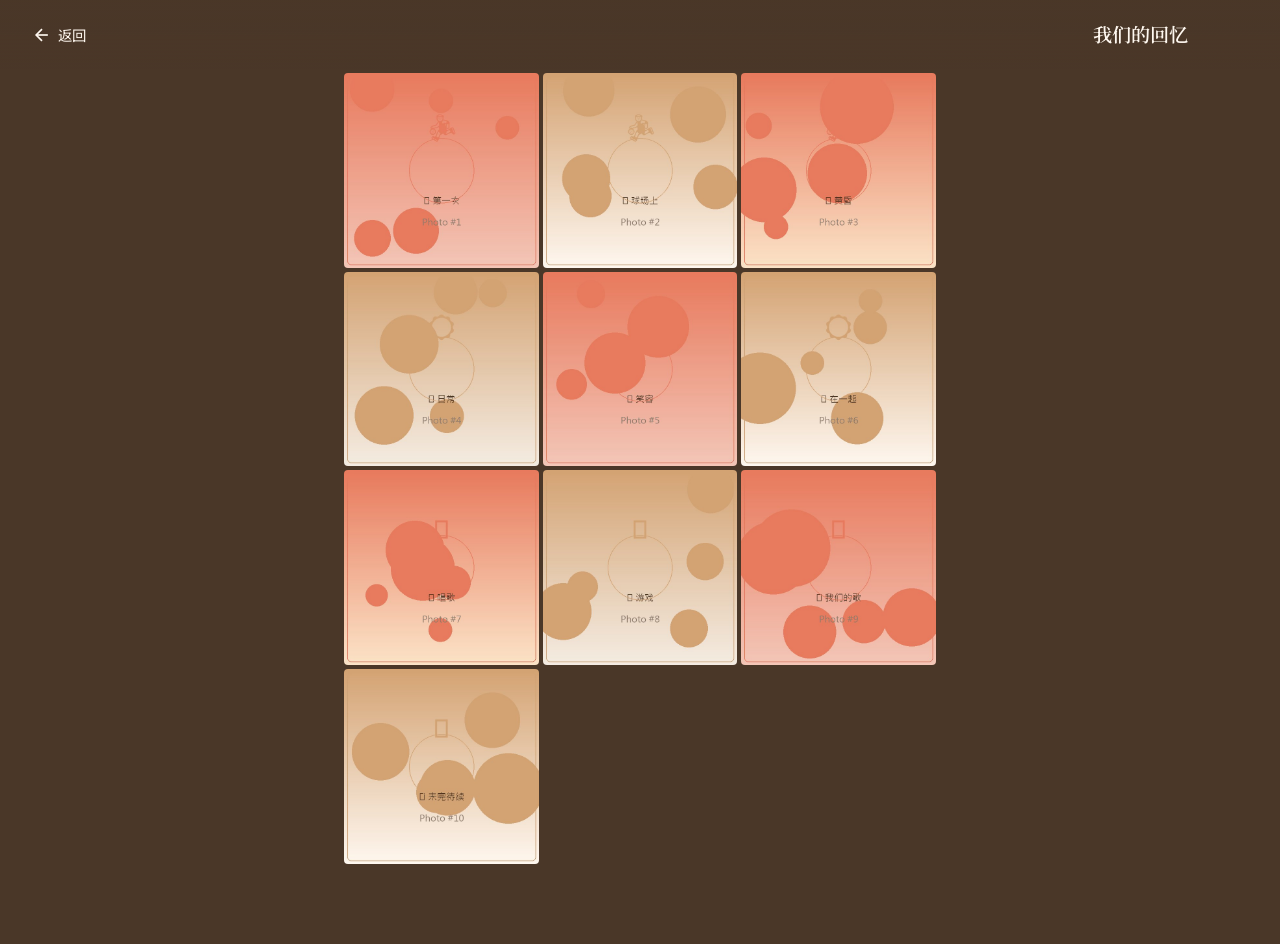
==== gallery.html @ d9f18873 "🎉 致杨珊 - 纪念网页完成 移动端优化的温馨纪念网页，以篮球场相识为起点 包含：首页故事板块 · 照片画廊 · 背景音乐" ====
﻿<!DOCTYPE html>
<html lang="zh-CN">
<head>
  <meta charset="UTF-8">
  <meta name="viewport" content="width=device-width, initial-scale=1.0, viewport-fit=cover">
  <meta name="theme-color" content="#4A3728">
  <meta name="apple-mobile-web-app-capable" content="yes">
  <title>我们的回忆 — 致杨珊</title>
  <link rel="preconnect" href="https://fonts.googleapis.com">
  <link rel="preconnect" href="https://fonts.gstatic.com" crossorigin>
  <link href="https://fonts.googleapis.com/css2?family=Noto+Sans+SC:wght@400;500&family=Noto+Serif+SC:wght@400;600&display=swap" rel="stylesheet" media="print" onload="this.media='all'">
  <link rel="stylesheet" href="assets/css/style.css">
  <link rel="icon" href="data:image/svg+xml,<svg xmlns='http://www.w3.org/2000/svg' viewBox='0 0 24 24' fill='%23E87A5D'><path d='M12 21.35l-1.45-1.32C5.4 15.36 2 12.28 2 8.5 2 5.42 4.42 3 7.5 3c1.74 0 3.41.81 4.5 2.09C13.09 3.81 14.76 3 16.5 3 19.58 3 22 5.42 22 8.5c0 3.78-3.4 6.86-8.55 11.54L12 21.35z'/></svg>">
  <script>
    function goBack() {
      var t = document.getElementById("page-transition");
      if (t) { t.classList.add("active"); setTimeout(function() { window.location.href = "index.html"; }, 400); }
      else { window.location.href = "index.html"; }
    }
  </script>
</head>
<body class="gallery-page">
  <div class="page-transition" id="page-transition"></div>

  <header class="gallery-header">
    <button class="gallery-back-btn" onclick="goBack()">
      <svg class="icon" viewBox="0 0 24 24" fill="none" stroke="currentColor" stroke-width="2">
        <line x1="19" y1="12" x2="5" y2="12"/>
        <polyline points="12 19 5 12 12 5"/>
      </svg>
      <span>返回</span>
    </button>
    <span class="gallery-header-title">我们的回忆</span>
    <span style="width:60px"></span>
  </header>

  <div class="gallery-grid" id="gallery-grid">
    <div style="grid-column:1/-1; text-align:center; padding:60px 20px; color:rgba(255,255,255,0.5);">
      <p style="margin-bottom:8px; font-size:1.2rem;">&#x1F4F7; 加载中...</p>
      <p style="font-size:0.85rem;">照片正在载入，请稍候</p>
    </div>
  </div>

  <!-- Fullscreen Viewer -->
  <div class="viewer" id="viewer">
    <button class="viewer-close" onclick="closeViewer()" aria-label="关闭">
      <svg class="icon" viewBox="0 0 24 24" fill="none" stroke="currentColor" stroke-width="2">
        <line x1="18" y1="6" x2="6" y2="18"/><line x1="6" y1="6" x2="18" y2="18"/>
      </svg>
    </button>
    <div class="viewer-image-wrap" id="viewer-image-wrap">
      <img id="viewer-image" src="" alt="">
    </div>
    <div class="viewer-caption">
      <div class="viewer-dots" id="viewer-dots"></div>
      <h3 id="viewer-title"></h3>
      <p id="viewer-desc"></p>
    </div>
  </div>

  <script src="assets/js/gallery.js"></script>
</body>
</html>
---- assets/css/style.css ----
﻿:root {
  --orange-warm: #E87A5D;
  --orange-light: #f0967e;
  --pink-light: #F4C7B8;
  --pink-mist: #fae3db;
  --cream: #FFF8F0;
  --cream-dark: #f5ede3;
  --brown-dark: #4A3728;
  --brown-mid: #5c4836;
  --brown-light: #8B7A6E;
  --gold: #D4A373;
  --gold-light: #e8c9a8;
  --overlay: rgba(74, 55, 40, 0.6);
  --overlay-light: rgba(74, 55, 40, 0.15);
  --card-bg: rgba(255, 248, 240, 0.85);
  --shadow-soft: 0 4px 24px rgba(74, 55, 40, 0.08);
  --shadow-medium: 0 8px 40px rgba(74, 55, 40, 0.12);
  --gradient-warm: linear-gradient(180deg, #FFF8F0 0%, #fae3db 50%, #FFF8F0 100%);
  --gradient-hero: linear-gradient(135deg, #E87A5D 0%, #D4A373 50%, #F4C7B8 100%);
  --safe-top: env(safe-area-inset-top, 0px);
  --safe-bottom: env(safe-area-inset-bottom, 0px);
  --font-title: "Noto Serif SC", Georgia, "Times New Roman", serif;
  --font-body: "Noto Sans SC", -apple-system, BlinkMacSystemFont, "Segoe UI", system-ui, sans-serif;
}
*, *::before, *::after { margin: 0; padding: 0; box-sizing: border-box; }
html { scroll-behavior: smooth; -webkit-tap-highlight-color: transparent; }
body {
  font-family: var(--font-body); background: var(--cream); color: var(--brown-dark);
  line-height: 1.8; overflow-x: hidden; -webkit-font-smoothing: antialiased;
  -moz-osx-font-smoothing: grayscale; padding-top: var(--safe-top); padding-bottom: var(--safe-bottom);
}
img { max-width: 100%; height: auto; display: block; }
a { text-decoration: none; color: inherit; }
button { border: none; background: none; cursor: pointer; font-family: inherit; -webkit-tap-highlight-color: transparent; }

.scroll-progress {
  position: fixed; top: 0; left: 0; width: 0; height: 3px;
  background: var(--gradient-hero); z-index: 9999; transition: width 0.1s linear;
}

.section {
  min-height: 100vh; min-height: 100dvh; display: flex; flex-direction: column;
  align-items: center; justify-content: center; padding: 64px 24px; position: relative; overflow: hidden;
}
.section-inner { max-width: 480px; width: 100%; margin: 0 auto; }
.section-title {
  font-family: var(--font-title); font-size: 1.8rem; font-weight: 600; line-height: 1.3;
  color: var(--brown-dark); margin-bottom: 24px; text-align: center;
}
.section-subtitle {
  font-size: 1rem; color: var(--brown-light); text-align: center; margin-bottom: 32px; line-height: 1.6;
}
.reveal { opacity: 0; transform: translateY(40px); transition: opacity 0.8s ease-out, transform 0.8s ease-out; }
.reveal.visible { opacity: 1; transform: translateY(0); }
.reveal-delay-1 { transition-delay: 0.1s; }
.reveal-delay-2 { transition-delay: 0.2s; }
.reveal-delay-3 { transition-delay: 0.3s; }
.reveal-delay-4 { transition-delay: 0.4s; }
.reveal-delay-5 { transition-delay: 0.5s; }

.hero {
  min-height: 100vh; min-height: 100dvh; display: flex; flex-direction: column;
  align-items: center; justify-content: center; position: relative;
  background: var(--cream); overflow: hidden; padding: 24px;
}
.hero-bg-canvas { position: absolute; top: 0; left: 0; width: 100%; height: 100%; z-index: 0; }
.hero-basketball-bg { position: absolute; top: 0; left: 0; width: 100%; height: 100%; z-index: 0; overflow: hidden; }
.hero-basketball-bg svg { width: 100%; height: 100%; object-fit: cover; }
.hero-overlay {
  position: absolute; top: 0; left: 0; width: 100%; height: 100%;
  background: linear-gradient(180deg, rgba(255,248,240,0.3) 0%, rgba(255,248,240,0.6) 50%, rgba(255,248,240,0.9) 100%);
  z-index: 1;
}
.hero-content { position: relative; z-index: 2; text-align: center; max-width: 480px; width: 100%; }
.hero-title {
  font-family: var(--font-title); font-size: 2.4rem; font-weight: 700; line-height: 1.2;
  color: var(--brown-dark); margin-bottom: 8px;
  opacity: 0; animation: heroFadeIn 1s ease-out 0.5s forwards;
}
.hero-title-en {
  font-family: var(--font-title); font-size: 1rem; font-weight: 400; color: var(--brown-light);
  font-style: italic; letter-spacing: 2px; margin-bottom: 32px;
  opacity: 0; animation: heroFadeIn 1s ease-out 0.8s forwards;
}
.hero-subtitle {
  font-size: 1.1rem; color: var(--brown-mid); line-height: 1.8; margin-bottom: 48px;
  opacity: 0; animation: heroFadeIn 1s ease-out 1.1s forwards;
}
.hero-btn {
  display: inline-flex; align-items: center; gap: 8px; padding: 14px 36px;
  background: var(--orange-warm); color: #fff; border-radius: 24px; font-size: 1rem; font-weight: 500;
  transition: all 0.3s ease; box-shadow: 0 4px 16px rgba(232,122,93,0.3);
  opacity: 0; animation: heroFadeIn 1s ease-out 1.4s forwards;
}
.hero-btn:active { transform: scale(0.95); box-shadow: 0 2px 8px rgba(232,122,93,0.2); }
.hero-btn .icon { width: 18px; height: 18px; animation: bounceArrow 2s ease-in-out infinite; }

.scroll-indicator {
  position: absolute; bottom: 40px; left: 50%; transform: translateX(-50%);
  z-index: 2; display: flex; flex-direction: column; align-items: center; gap: 8px;
  opacity: 0; animation: heroFadeIn 1s ease-out 1.8s forwards;
}
.scroll-indicator .icon { width: 24px; height: 24px; color: var(--brown-light); animation: bounceArrow 2s ease-in-out infinite; }
.scroll-indicator span { font-size: 0.75rem; color: var(--brown-light); letter-spacing: 2px; }

@keyframes heroFadeIn { to { opacity: 1; } }
@keyframes bounceArrow { 0%,100% { transform: translateY(0); } 50% { transform: translateY(6px); } }
.content-section { background: var(--gradient-warm); padding: 80px 24px; position: relative; }
.content-section:nth-child(odd) { background: var(--cream); }
.content-card {
  background: var(--card-bg); backdrop-filter: blur(12px); -webkit-backdrop-filter: blur(12px);
  border-radius: 16px; padding: 32px 24px; box-shadow: var(--shadow-soft);
  border: 1px solid var(--pink-light); max-width: 480px; margin: 0 auto;
}
.content-card .label-icon { width: 32px; height: 32px; color: var(--orange-warm); margin-bottom: 12px; }
.content-card h2 { font-family: var(--font-title); font-size: 1.5rem; font-weight: 600; color: var(--brown-dark); margin-bottom: 16px; }
.content-card p { font-size: 1rem; color: var(--brown-mid); line-height: 1.8; margin-bottom: 12px; }
.content-card p:last-child { margin-bottom: 0; }

.section-divider { display: flex; align-items: center; gap: 12px; width: 100%; max-width: 200px; margin: 0 auto 24px; }
.section-divider::before, .section-divider::after { content: ""; flex: 1; height: 1px; background: var(--pink-light); }
.section-divider .icon { width: 20px; height: 20px; color: var(--orange-warm); flex-shrink: 0; }

.decorative-quote {
  font-family: var(--font-title); font-size: 1.1rem; color: var(--brown-light);
  font-style: italic; text-align: center; padding: 16px 0; position: relative;
}
.decorative-quote::before {
  content: "\201C"; font-size: 3rem; color: var(--pink-light);
  position: absolute; top: -12px; left: 50%; transform: translateX(-50%); font-family: var(--font-title);
}

.cards-grid { display: flex; flex-direction: column; gap: 20px; max-width: 480px; margin: 0 auto; }
.memory-card {
  background: var(--card-bg); backdrop-filter: blur(8px); -webkit-backdrop-filter: blur(8px);
  border-radius: 16px; padding: 28px 24px; box-shadow: var(--shadow-soft);
  border: 1px solid rgba(244,199,184,0.4); display: flex; align-items: flex-start; gap: 16px;
  transition: transform 0.3s ease, box-shadow 0.3s ease;
}
.memory-card:active { transform: scale(0.98); }
.memory-icon {
  width: 48px; height: 48px; background: var(--pink-mist); border-radius: 12px;
  display: flex; align-items: center; justify-content: center; flex-shrink: 0;
}
.memory-icon .icon { width: 24px; height: 24px; color: var(--orange-warm); }
.memory-text h3 { font-size: 1.1rem; font-weight: 600; color: var(--brown-dark); margin-bottom: 4px; }
.memory-text p { font-size: 0.9rem; color: var(--brown-light); line-height: 1.6; }
.heart-section {
  background: linear-gradient(180deg, rgba(244,199,184,0.3) 0%, #FFF8F0 100%);
  min-height: 100vh; min-height: 100dvh; display: flex; flex-direction: column;
  align-items: center; justify-content: center; padding: 80px 24px; position: relative;
}
.heart-section .content-card { background: rgba(255,248,240,0.7); border-color: var(--gold-light); text-align: center; }
.heart-section .content-card p {
  font-family: var(--font-title); font-size: 1.05rem; line-height: 2;
  opacity: 0; transform: translateY(20px);
  transition: opacity 0.8s ease-out, transform 0.8s ease-out;
}
.heart-section .content-card p.reveal-line { opacity: 1; transform: translateY(0); }

.gallery-entry { display: flex; flex-direction: column; align-items: center; gap: 16px; padding: 48px 24px; text-align: center; cursor: pointer; }
.gallery-entry-thumb {
  width: 200px; height: 200px; border-radius: 50%; overflow: hidden;
  box-shadow: var(--shadow-medium); border: 3px solid var(--pink-light);
  transition: transform 0.4s ease, box-shadow 0.4s ease; position: relative;
}
.gallery-entry-thumb:active { transform: scale(0.95); }
.gallery-entry-thumb::after {
  content: ""; position: absolute; inset: 0; background: var(--overlay-light); border-radius: 50%;
}
.gallery-entry-thumb img { width: 100%; height: 100%; object-fit: cover; }
.gallery-entry-text { font-family: var(--font-title); font-size: 1.3rem; color: var(--brown-dark); font-weight: 600; }
.gallery-entry-sub { font-size: 0.9rem; color: var(--brown-light); }

.gallery-btn {
  display: inline-flex; align-items: center; gap: 8px; padding: 14px 32px;
  background: var(--orange-warm); color: #fff; border-radius: 24px; font-size: 1rem; font-weight: 500;
  transition: all 0.3s ease; box-shadow: 0 4px 16px rgba(232,122,93,0.3);
}
.gallery-btn:active { transform: scale(0.95); box-shadow: 0 2px 8px rgba(232,122,93,0.2); }
.gallery-btn .icon { width: 20px; height: 20px; }
.site-footer {
  background: var(--brown-dark); color: var(--cream); text-align: center;
  padding: 48px 24px 80px; position: relative;
}
.site-footer .section-title { color: var(--cream); font-size: 1.5rem; margin-bottom: 16px; }
.site-footer p { font-size: 0.95rem; color: var(--gold-light); line-height: 1.8; margin-bottom: 24px; }
.footer-hearts { font-size: 1.5rem; color: var(--pink-light); margin-bottom: 16px; letter-spacing: 8px; }
.footer-date { font-size: 0.8rem; color: var(--brown-light); opacity: 0.7; }

.back-top-btn {
  position: absolute; top: -20px; left: 50%; transform: translateX(-50%);
  width: 40px; height: 40px; background: var(--orange-warm); border-radius: 50%;
  display: flex; align-items: center; justify-content: center;
  box-shadow: 0 4px 16px rgba(232,122,93,0.3); transition: transform 0.3s ease;
}
.back-top-btn:active { transform: translateX(-50%) scale(0.9); }
.back-top-btn .icon { width: 20px; height: 20px; color: #fff; transform: rotate(180deg); }

.music-player { position: fixed; bottom: 24px; right: 24px; z-index: 1000; display: flex; align-items: center; gap: 12px; padding-bottom: var(--safe-bottom); }
.music-btn {
  width: 48px; height: 48px; border-radius: 50%; background: var(--orange-warm);
  display: flex; align-items: center; justify-content: center;
  box-shadow: 0 4px 16px rgba(232,122,93,0.35); transition: transform 0.3s ease, box-shadow 0.3s ease; position: relative;
}
.music-btn:active { transform: scale(0.9); }
.music-btn .icon { width: 22px; height: 22px; color: #fff; }
.music-btn.playing { animation: pulseGlow 2s ease-in-out infinite; }
@keyframes pulseGlow { 0%,100% { box-shadow: 0 4px 16px rgba(232,122,93,0.35); } 50% { box-shadow: 0 4px 24px rgba(232,122,93,0.6); } }
.music-label { background: rgba(255,248,240,0.9); backdrop-filter: blur(8px); padding: 6px 14px; border-radius: 12px; font-size: 0.75rem; color: var(--brown-mid); white-space: nowrap; box-shadow: var(--shadow-soft); border: 1px solid var(--pink-light); display: none; }
.music-label.show { display: block; }
.page-transition { position: fixed; inset: 0; z-index: 9998; background: var(--cream); pointer-events: none; opacity: 0; transition: opacity 0.5s ease; }
.page-transition.active { opacity: 1; }

.gallery-page { min-height: 100vh; min-height: 100dvh; background: var(--brown-dark); color: var(--cream); }
.gallery-header { padding: 16px 20px; padding-top: calc(16px + var(--safe-top)); display: flex; align-items: center; gap: 12px; position: sticky; top: 0; z-index: 10; background: linear-gradient(180deg, rgba(74,55,40,0.95) 0%, transparent 100%); }
.gallery-back-btn { display: flex; align-items: center; gap: 6px; color: var(--cream); font-size: 0.9rem; padding: 8px 12px; border-radius: 8px; transition: background 0.3s ease; }
.gallery-back-btn .icon { width: 20px; height: 20px; }
.gallery-back-btn:active { background: rgba(255,255,255,0.1); }
.gallery-header-title { font-family: var(--font-title); font-size: 1.2rem; font-weight: 600; margin-left: auto; }

.gallery-grid { display: grid; grid-template-columns: 1fr 1fr; gap: 4px; padding: 4px; padding-bottom: calc(80px + var(--safe-bottom)); }
.gallery-grid-item { aspect-ratio: 1; overflow: hidden; cursor: pointer; position: relative; border-radius: 4px; }
.gallery-grid-item img { width: 100%; height: 100%; object-fit: cover; transition: transform 0.4s ease; }
.gallery-grid-item:active img { transform: scale(1.05); }
.gallery-grid-item .item-overlay { position: absolute; bottom: 0; left: 0; right: 0; padding: 8px; background: linear-gradient(transparent, rgba(0,0,0,0.6)); opacity: 0; transition: opacity 0.3s ease; }
.gallery-grid-item .item-overlay span { font-size: 0.75rem; color: #fff; }

.viewer { position: fixed; inset: 0; z-index: 9999; background: rgba(0,0,0,0.95); display: flex; flex-direction: column; align-items: center; justify-content: center; opacity: 0; pointer-events: none; transition: opacity 0.4s ease; }
.viewer.active { opacity: 1; pointer-events: all; }
.viewer-close { position: absolute; top: calc(16px + var(--safe-top)); right: 20px; width: 40px; height: 40px; display: flex; align-items: center; justify-content: center; color: #fff; z-index: 10; }
.viewer-close .icon { width: 24px; height: 24px; }
.viewer-image-wrap { width: 100%; flex: 1; display: flex; align-items: center; justify-content: center; overflow: hidden; touch-action: none; position: relative; }
.viewer-image-wrap img { max-width: 100%; max-height: 100%; object-fit: contain; transition: transform 0.3s ease; user-select: none; -webkit-user-drag: none; }
.viewer-caption { padding: 16px 24px; padding-bottom: calc(16px + var(--safe-bottom)); text-align: center; max-width: 480px; width: 100%; }
.viewer-caption h3 { font-size: 1.1rem; color: #fff; margin-bottom: 4px; font-weight: 500; }
.viewer-caption p { font-size: 0.85rem; color: rgba(255,255,255,0.7); line-height: 1.6; }
.viewer-dots { display: flex; justify-content: center; gap: 8px; margin-bottom: 8px; }
.viewer-dot { width: 6px; height: 6px; border-radius: 50%; background: rgba(255,255,255,0.3); transition: all 0.3s ease; }
.viewer-dot.active { background: var(--orange-warm); width: 18px; border-radius: 3px; }

#particle-canvas { position: absolute; top: 0; left: 0; width: 100%; height: 100%; pointer-events: none; z-index: 1; }

@keyframes fadeInUp { from { opacity: 0; transform: translateY(30px); } to { opacity: 1; transform: translateY(0); } }
.fade-in-up { animation: fadeInUp 1s ease-out forwards; }

@media (max-width: 360px) { .hero-title { font-size: 1.8rem; } .section-title { font-size: 1.5rem; } .content-card { padding: 24px 16px; } .memory-card { padding: 20px 16px; } }
@media (min-width: 768px) { .section-inner, .content-card, .cards-grid { max-width: 600px; } .gallery-grid { grid-template-columns: repeat(3, 1fr); max-width: 600px; margin: 0 auto; } }
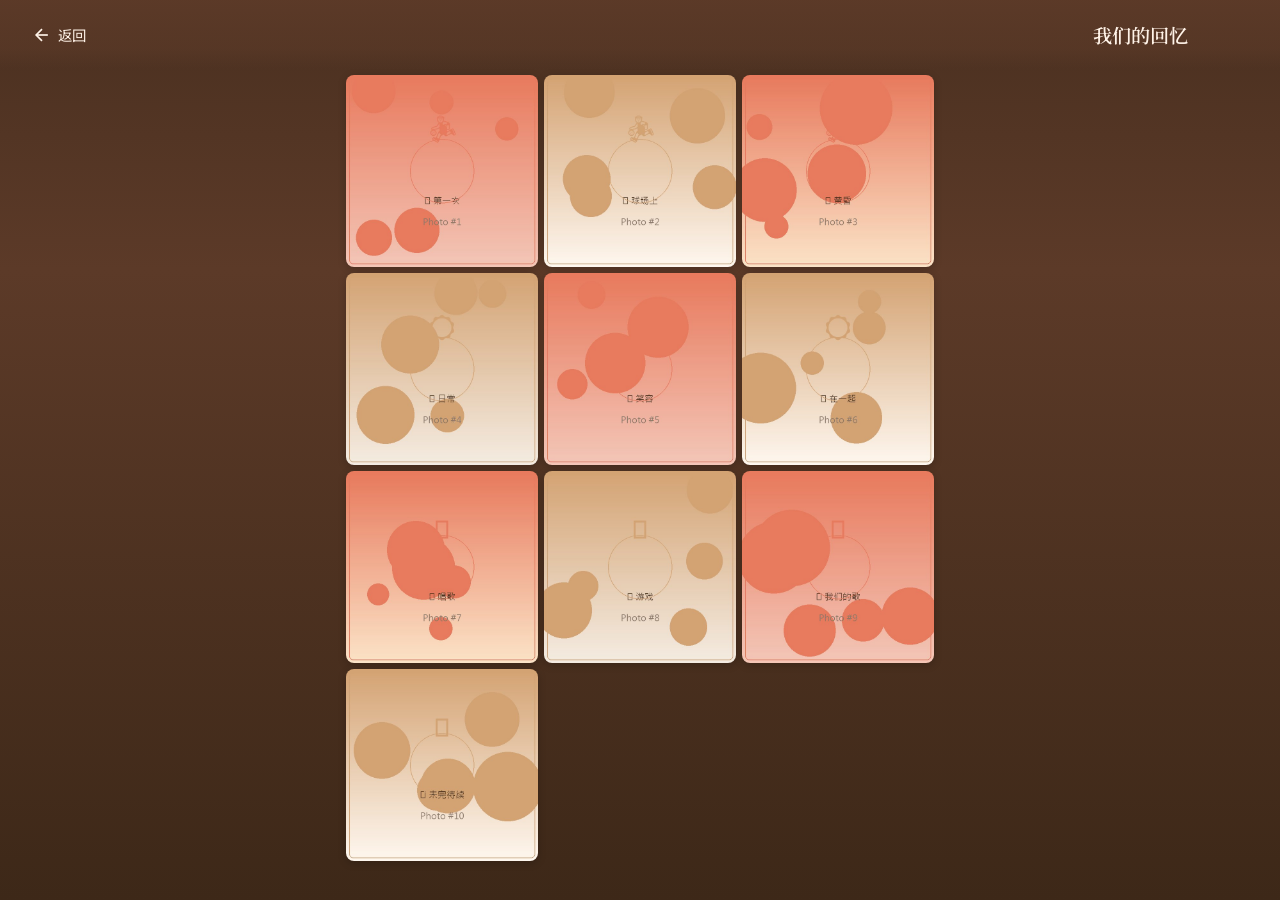
==== commit d18619d5: "🎨 重构页面：12章故事 + 新增视觉元素动画 - 重写 index.html，12章完整故事+新增元素HTML - 新增 enhanced.css：所有视觉元素动画样式 - 新增 enhanced." ====
--- a/gallery.html
+++ b/gallery.html
@@ -3,7 +3,7 @@
 <head>
   <meta charset="UTF-8">
   <meta name="viewport" content="width=device-width, initial-scale=1.0, viewport-fit=cover">
-  <meta name="theme-color" content="#4A3728">
+  <meta name="theme-color" content="#5C3A28">
   <meta name="apple-mobile-web-app-capable" content="yes">
   <title>我们的回忆 — 致杨珊</title>
   <link rel="preconnect" href="https://fonts.googleapis.com">
--- a/assets/css/style.css
+++ b/assets/css/style.css
@@ -1,22 +1,27 @@
 ﻿:root {
-  --orange-warm: #E87A5D;
-  --orange-light: #f0967e;
-  --pink-light: #F4C7B8;
-  --pink-mist: #fae3db;
-  --cream: #FFF8F0;
-  --cream-dark: #f5ede3;
-  --brown-dark: #4A3728;
-  --brown-mid: #5c4836;
-  --brown-light: #8B7A6E;
-  --gold: #D4A373;
-  --gold-light: #e8c9a8;
-  --overlay: rgba(74, 55, 40, 0.6);
-  --overlay-light: rgba(74, 55, 40, 0.15);
-  --card-bg: rgba(255, 248, 240, 0.85);
-  --shadow-soft: 0 4px 24px rgba(74, 55, 40, 0.08);
-  --shadow-medium: 0 8px 40px rgba(74, 55, 40, 0.12);
-  --gradient-warm: linear-gradient(180deg, #FFF8F0 0%, #fae3db 50%, #FFF8F0 100%);
-  --gradient-hero: linear-gradient(135deg, #E87A5D 0%, #D4A373 50%, #F4C7B8 100%);
+  --orange-warm: #E85A42;
+  --orange-light: #F07858;
+  --pink-light: #F5B5A0;
+  --pink-mist: #FDD9CC;
+  --cream: #FFF3E8;
+  --cream-dark: #F5E4D4;
+  --brown-dark: #5C3A28;
+  --brown-mid: #6B4A38;
+  --brown-light: #9A7560;
+  --gold: #E8A055;
+  --gold-light: #F0C88A;
+  --rose: #FF7B6B;
+  --amber: #FFB84D;
+  --coral-deep: #D44E35;
+  --overlay: rgba(92, 58, 40, 0.65);
+  --overlay-light: rgba(92, 58, 40, 0.12);
+  --card-bg: rgba(255, 243, 232, 0.92);
+  --shadow-soft: 0 4px 20px rgba(92, 58, 40, 0.1);
+  --shadow-medium: 0 8px 32px rgba(232, 90, 66, 0.15);
+  --shadow-glow: 0 4px 24px rgba(232, 90, 66, 0.25);
+  --gradient-warm: linear-gradient(165deg, #FFF3E8 0%, #FDD9CC 35%, #F5C4B0 65%, #FFF3E8 100%);
+  --gradient-hero: linear-gradient(135deg, #E85A42 0%, #E8A055 45%, #F5B5A0 100%);
+  --gradient-section-alt: linear-gradient(180deg, #FFF3E8 0%, #FCE8DC 50%, #FDD9CC 100%);
   --safe-top: env(safe-area-inset-top, 0px);
   --safe-bottom: env(safe-area-inset-bottom, 0px);
   --font-title: "Noto Serif SC", Georgia, "Times New Roman", serif;
@@ -25,8 +30,14 @@
 *, *::before, *::after { margin: 0; padding: 0; box-sizing: border-box; }
 html { scroll-behavior: smooth; -webkit-tap-highlight-color: transparent; }
 body {
-  font-family: var(--font-body); background: var(--cream); color: var(--brown-dark);
-  line-height: 1.8; overflow-x: hidden; -webkit-font-smoothing: antialiased;
+  font-family: var(--font-body);
+  background: var(--cream);
+  background-image:
+    radial-gradient(ellipse 80% 50% at 20% 0%, rgba(255, 184, 77, 0.18) 0%, transparent 60%),
+    radial-gradient(ellipse 60% 40% at 85% 10%, rgba(245, 181, 160, 0.22) 0%, transparent 55%),
+    radial-gradient(ellipse 70% 50% at 50% 100%, rgba(232, 160, 85, 0.12) 0%, transparent 50%);
+  color: var(--brown-dark);
+  line-height: 1.75; overflow-x: hidden; -webkit-font-smoothing: antialiased;
   -moz-osx-font-smoothing: grayscale; padding-top: var(--safe-top); padding-bottom: var(--safe-bottom);
 }
 img { max-width: 100%; height: auto; display: block; }
@@ -39,16 +50,16 @@
 }
 
 .section {
-  min-height: 100vh; min-height: 100dvh; display: flex; flex-direction: column;
-  align-items: center; justify-content: center; padding: 64px 24px; position: relative; overflow: hidden;
-}
-.section-inner { max-width: 480px; width: 100%; margin: 0 auto; }
+  display: flex; flex-direction: column;
+  align-items: center; justify-content: center; padding: 48px 20px; position: relative; overflow: hidden;
+}
+.section-inner { max-width: 520px; width: 100%; margin: 0 auto; position: relative; z-index: 2; }
 .section-title {
-  font-family: var(--font-title); font-size: 1.8rem; font-weight: 600; line-height: 1.3;
-  color: var(--brown-dark); margin-bottom: 24px; text-align: center;
+  font-family: var(--font-title); font-size: 1.85rem; font-weight: 600; line-height: 1.3;
+  color: var(--brown-dark); margin-bottom: 10px; text-align: center;
 }
 .section-subtitle {
-  font-size: 1rem; color: var(--brown-light); text-align: center; margin-bottom: 32px; line-height: 1.6;
+  font-size: 0.95rem; color: var(--brown-light); text-align: center; margin-bottom: 14px; line-height: 1.55;
 }
 .reveal { opacity: 0; transform: translateY(40px); transition: opacity 0.8s ease-out, transform 0.8s ease-out; }
 .reveal.visible { opacity: 1; transform: translateY(0); }
@@ -61,38 +72,90 @@
 .hero {
   min-height: 100vh; min-height: 100dvh; display: flex; flex-direction: column;
   align-items: center; justify-content: center; position: relative;
-  background: var(--cream); overflow: hidden; padding: 24px;
+  background: var(--cream); overflow: hidden;
+  padding: calc(56px + var(--safe-top)) 24px 24px;
 }
 .hero-bg-canvas { position: absolute; top: 0; left: 0; width: 100%; height: 100%; z-index: 0; }
 .hero-basketball-bg { position: absolute; top: 0; left: 0; width: 100%; height: 100%; z-index: 0; overflow: hidden; }
 .hero-basketball-bg svg { width: 100%; height: 100%; object-fit: cover; }
 .hero-overlay {
   position: absolute; top: 0; left: 0; width: 100%; height: 100%;
-  background: linear-gradient(180deg, rgba(255,248,240,0.3) 0%, rgba(255,248,240,0.6) 50%, rgba(255,248,240,0.9) 100%);
+  background:
+    radial-gradient(ellipse 70% 50% at 50% 30%, rgba(255, 184, 77, 0.25) 0%, transparent 70%),
+    linear-gradient(180deg, rgba(255,243,232,0.15) 0%, rgba(255,243,232,0.45) 45%, rgba(255,243,232,0.88) 100%);
   z-index: 1;
 }
-.hero-content { position: relative; z-index: 2; text-align: center; max-width: 480px; width: 100%; }
+.hero-content { position: relative; z-index: 2; text-align: center; max-width: 520px; width: 100%; }
 .hero-title {
-  font-family: var(--font-title); font-size: 2.4rem; font-weight: 700; line-height: 1.2;
-  color: var(--brown-dark); margin-bottom: 8px;
+  font-family: var(--font-title); font-size: 2.5rem; font-weight: 700; line-height: 1.15;
+  background: linear-gradient(135deg, var(--brown-dark) 20%, var(--coral-deep) 60%, var(--gold) 100%);
+  -webkit-background-clip: text; -webkit-text-fill-color: transparent; background-clip: text;
+  margin-bottom: 6px;
   opacity: 0; animation: heroFadeIn 1s ease-out 0.5s forwards;
+  filter: drop-shadow(0 2px 8px rgba(232, 90, 66, 0.15));
 }
 .hero-title-en {
-  font-family: var(--font-title); font-size: 1rem; font-weight: 400; color: var(--brown-light);
-  font-style: italic; letter-spacing: 2px; margin-bottom: 32px;
+  font-family: var(--font-title); font-size: 0.95rem; font-weight: 400; color: var(--brown-light);
+  font-style: italic; letter-spacing: 2px; margin-bottom: 18px;
   opacity: 0; animation: heroFadeIn 1s ease-out 0.8s forwards;
 }
 .hero-subtitle {
-  font-size: 1.1rem; color: var(--brown-mid); line-height: 1.8; margin-bottom: 48px;
+  font-size: 1.05rem; color: var(--brown-mid); line-height: 1.7; margin-bottom: 22px;
   opacity: 0; animation: heroFadeIn 1s ease-out 1.1s forwards;
+}
+.hero-chips {
+  display: flex; flex-wrap: wrap; justify-content: center; gap: 8px;
+  margin-bottom: 24px;
+  opacity: 0; animation: heroFadeIn 1s ease-out 1.25s forwards;
+}
+.hero-chip {
+  display: inline-flex; align-items: center; gap: 5px;
+  padding: 6px 14px; border-radius: 20px;
+  background: rgba(255, 243, 232, 0.75); backdrop-filter: blur(8px);
+  border: 1px solid rgba(245, 181, 160, 0.6);
+  font-size: 0.78rem; color: var(--brown-mid); font-weight: 500;
+  box-shadow: 0 2px 10px rgba(232, 90, 66, 0.08);
+  transition: transform 0.25s ease, box-shadow 0.25s ease;
+}
+.hero-chip .chip-dot {
+  width: 6px; height: 6px; border-radius: 50%;
+  background: var(--orange-warm);
+  animation: chipPulse 2s ease-in-out infinite;
+}
+.hero-chip:nth-child(2) .chip-dot { background: var(--gold); animation-delay: 0.4s; }
+.hero-chip:nth-child(3) .chip-dot { background: var(--rose); animation-delay: 0.8s; }
+@keyframes chipPulse {
+  0%, 100% { opacity: 0.5; transform: scale(0.85); }
+  50% { opacity: 1; transform: scale(1.15); }
 }
 .hero-btn {
   display: inline-flex; align-items: center; gap: 8px; padding: 14px 36px;
-  background: var(--orange-warm); color: #fff; border-radius: 24px; font-size: 1rem; font-weight: 500;
-  transition: all 0.3s ease; box-shadow: 0 4px 16px rgba(232,122,93,0.3);
-  opacity: 0; animation: heroFadeIn 1s ease-out 1.4s forwards;
-}
-.hero-btn:active { transform: scale(0.95); box-shadow: 0 2px 8px rgba(232,122,93,0.2); }
+  background: linear-gradient(135deg, var(--coral-deep), var(--orange-warm), var(--gold));
+  background-size: 200% 200%;
+  color: #fff; border-radius: 28px; font-size: 1rem; font-weight: 500;
+  transition: all 0.35s ease; box-shadow: var(--shadow-glow);
+  animation: heroFadeIn 1s ease-out 1.4s forwards, btnGradient 4s ease infinite;
+  opacity: 0; position: relative; overflow: hidden;
+}
+@keyframes btnGradient {
+  0%, 100% { background-position: 0% 50%; }
+  50% { background-position: 100% 50%; }
+}
+.hero-btn::after {
+  content: ""; position: absolute; inset: 0;
+  background: linear-gradient(90deg, transparent, rgba(255,255,255,0.2), transparent);
+  transform: translateX(-100%);
+  animation: btnShine 3s ease-in-out infinite;
+}
+@keyframes btnShine {
+  0%, 70%, 100% { transform: translateX(-100%); }
+  85% { transform: translateX(100%); }
+}
+.hero-btn:active { transform: scale(0.95); box-shadow: 0 2px 8px rgba(232,90,66,0.2); }
+@media (hover: hover) {
+  .hero-btn:hover { transform: translateY(-2px); box-shadow: 0 8px 28px rgba(232,90,66,0.35); }
+  .hero-chip:hover { transform: translateY(-2px); box-shadow: 0 4px 14px rgba(232,90,66,0.15); }
+}
 .hero-btn .icon { width: 18px; height: 18px; animation: bounceArrow 2s ease-in-out infinite; }
 
 .scroll-indicator {
@@ -105,19 +168,33 @@
 
 @keyframes heroFadeIn { to { opacity: 1; } }
 @keyframes bounceArrow { 0%,100% { transform: translateY(0); } 50% { transform: translateY(6px); } }
-.content-section { background: var(--gradient-warm); padding: 80px 24px; position: relative; }
-.content-section:nth-child(odd) { background: var(--cream); }
+.content-section {
+  background: var(--gradient-warm); padding: 32px 16px; position: relative; overflow: hidden;
+}
+.content-section:nth-child(odd) { background: var(--gradient-section-alt); }
+.content-section::before {
+  content: ""; position: absolute; inset: 0; pointer-events: none; z-index: 0;
+  background:
+    radial-gradient(circle 120px at 10% 20%, rgba(255,184,77,0.12) 0%, transparent 70%),
+    radial-gradient(circle 100px at 90% 80%, rgba(245,181,160,0.15) 0%, transparent 70%);
+}
 .content-card {
   background: var(--card-bg); backdrop-filter: blur(12px); -webkit-backdrop-filter: blur(12px);
-  border-radius: 16px; padding: 32px 24px; box-shadow: var(--shadow-soft);
-  border: 1px solid var(--pink-light); max-width: 480px; margin: 0 auto;
+  border-radius: 18px; padding: 20px 18px; box-shadow: var(--shadow-soft);
+  border: 1px solid rgba(245, 181, 160, 0.55);
+  max-width: 520px; margin: 0 auto; position: relative;
+}
+.content-card::before {
+  content: ""; position: absolute; top: 0; left: 12%; right: 12%; height: 3px;
+  border-radius: 0 0 4px 4px;
+  background: linear-gradient(90deg, var(--pink-light), var(--orange-warm), var(--gold), var(--pink-light));
 }
 .content-card .label-icon { width: 32px; height: 32px; color: var(--orange-warm); margin-bottom: 12px; }
 .content-card h2 { font-family: var(--font-title); font-size: 1.5rem; font-weight: 600; color: var(--brown-dark); margin-bottom: 16px; }
 .content-card p { font-size: 1rem; color: var(--brown-mid); line-height: 1.8; margin-bottom: 12px; }
 .content-card p:last-child { margin-bottom: 0; }
 
-.section-divider { display: flex; align-items: center; gap: 12px; width: 100%; max-width: 200px; margin: 0 auto 24px; }
+.section-divider { display: flex; align-items: center; gap: 12px; width: 100%; max-width: 200px; margin: 0 auto 16px; }
 .section-divider::before, .section-divider::after { content: ""; flex: 1; height: 1px; background: var(--pink-light); }
 .section-divider .icon { width: 20px; height: 20px; color: var(--orange-warm); flex-shrink: 0; }
 
@@ -130,25 +207,44 @@
   position: absolute; top: -12px; left: 50%; transform: translateX(-50%); font-family: var(--font-title);
 }
 
-.cards-grid { display: flex; flex-direction: column; gap: 20px; max-width: 480px; margin: 0 auto; }
+.cards-grid { display: flex; flex-direction: column; gap: 12px; max-width: 520px; margin: 0 auto; }
 .memory-card {
   background: var(--card-bg); backdrop-filter: blur(8px); -webkit-backdrop-filter: blur(8px);
-  border-radius: 16px; padding: 28px 24px; box-shadow: var(--shadow-soft);
-  border: 1px solid rgba(244,199,184,0.4); display: flex; align-items: flex-start; gap: 16px;
-  transition: transform 0.3s ease, box-shadow 0.3s ease;
+  border-radius: 16px; padding: 16px 14px; box-shadow: var(--shadow-soft);
+  border: 1px solid rgba(245,181,160,0.5); display: flex; align-items: flex-start; gap: 12px;
+  transition: transform 0.35s ease, box-shadow 0.35s ease;
+  position: relative; overflow: hidden;
+}
+.memory-card::after {
+  content: ""; position: absolute; top: 0; left: 0; width: 4px; height: 100%;
+  background: linear-gradient(180deg, var(--orange-warm), var(--gold));
+  border-radius: 4px 0 0 4px; opacity: 0.7;
 }
 .memory-card:active { transform: scale(0.98); }
+@media (hover: hover) {
+  .memory-card:hover {
+    transform: translateY(-3px);
+    box-shadow: var(--shadow-medium);
+  }
+}
 .memory-icon {
-  width: 48px; height: 48px; background: var(--pink-mist); border-radius: 12px;
+  width: 44px; height: 44px;
+  background: linear-gradient(135deg, var(--pink-mist), rgba(255,184,77,0.25));
+  border-radius: 12px;
   display: flex; align-items: center; justify-content: center; flex-shrink: 0;
+  box-shadow: inset 0 1px 0 rgba(255,255,255,0.5);
 }
 .memory-icon .icon { width: 24px; height: 24px; color: var(--orange-warm); }
 .memory-text h3 { font-size: 1.1rem; font-weight: 600; color: var(--brown-dark); margin-bottom: 4px; }
 .memory-text p { font-size: 0.9rem; color: var(--brown-light); line-height: 1.6; }
 .heart-section {
-  background: linear-gradient(180deg, rgba(244,199,184,0.3) 0%, #FFF8F0 100%);
-  min-height: 100vh; min-height: 100dvh; display: flex; flex-direction: column;
-  align-items: center; justify-content: center; padding: 80px 24px; position: relative;
+  background: linear-gradient(180deg, rgba(245,181,160,0.35) 0%, rgba(255,184,77,0.12) 40%, var(--cream) 100%);
+  display: flex; flex-direction: column;
+  align-items: center; justify-content: center; padding: 32px 16px; position: relative; overflow: hidden;
+}
+.heart-section::before {
+  content: ""; position: absolute; inset: 0; pointer-events: none;
+  background: radial-gradient(ellipse 60% 40% at 50% 0%, rgba(255,123,107,0.1) 0%, transparent 70%);
 }
 .heart-section .content-card { background: rgba(255,248,240,0.7); border-color: var(--gold-light); text-align: center; }
 .heart-section .content-card p {
@@ -158,7 +254,7 @@
 }
 .heart-section .content-card p.reveal-line { opacity: 1; transform: translateY(0); }
 
-.gallery-entry { display: flex; flex-direction: column; align-items: center; gap: 16px; padding: 48px 24px; text-align: center; cursor: pointer; }
+.gallery-entry { display: flex; flex-direction: column; align-items: center; gap: 10px; padding: 24px 16px; text-align: center; cursor: pointer; }
 .gallery-entry-thumb {
   width: 200px; height: 200px; border-radius: 50%; overflow: hidden;
   box-shadow: var(--shadow-medium); border: 3px solid var(--pink-light);
@@ -180,8 +276,15 @@
 .gallery-btn:active { transform: scale(0.95); box-shadow: 0 2px 8px rgba(232,122,93,0.2); }
 .gallery-btn .icon { width: 20px; height: 20px; }
 .site-footer {
-  background: var(--brown-dark); color: var(--cream); text-align: center;
-  padding: 48px 24px 80px; position: relative;
+  background: linear-gradient(180deg, #6B4530 0%, var(--brown-dark) 40%, #3D2818 100%);
+  color: var(--cream); text-align: center;
+  padding: 32px 16px 52px; position: relative; overflow: hidden;
+}
+.site-footer::before {
+  content: ""; position: absolute; inset: 0; pointer-events: none;
+  background:
+    radial-gradient(circle 200px at 20% 30%, rgba(255,184,77,0.08) 0%, transparent 70%),
+    radial-gradient(circle 150px at 80% 70%, rgba(245,181,160,0.1) 0%, transparent 70%);
 }
 .site-footer .section-title { color: var(--cream); font-size: 1.5rem; margin-bottom: 16px; }
 .site-footer p { font-size: 0.95rem; color: var(--gold-light); line-height: 1.8; margin-bottom: 24px; }
@@ -244,5 +347,938 @@
 @keyframes fadeInUp { from { opacity: 0; transform: translateY(30px); } to { opacity: 1; transform: translateY(0); } }
 .fade-in-up { animation: fadeInUp 1s ease-out forwards; }
 
-@media (max-width: 360px) { .hero-title { font-size: 1.8rem; } .section-title { font-size: 1.5rem; } .content-card { padding: 24px 16px; } .memory-card { padding: 20px 16px; } }
+@media (max-width: 360px) { .hero-title { font-size: 1.8rem; } .section-title { font-size: 1.5rem; } .content-card { padding: 20px 16px; } .memory-card { padding: 16px 12px; } }
 @media (min-width: 768px) { .section-inner, .content-card, .cards-grid { max-width: 600px; } .gallery-grid { grid-template-columns: repeat(3, 1fr); max-width: 600px; margin: 0 auto; } }
+
+/* ===== Refined Visual Enhancements ===== */
+
+/* Section Wave Dividers */
+.section-wave-divider {
+  position: relative;
+  width: 100%;
+  height: 36px;
+  overflow: hidden;
+  margin-top: -1px;
+  z-index: 2;
+}
+
+.section-wave-divider svg {
+  position: absolute;
+  bottom: 0;
+  width: 200%;
+  height: 100%;
+}
+
+.section-wave-divider .wave1 { animation: waveMove 10s linear infinite; }
+.section-wave-divider .wave2 { animation: waveMove 12s linear infinite reverse; opacity: 0.5; }
+
+@keyframes waveMove {
+  0% { transform: translateX(0); }
+  100% { transform: translateX(-50%); }
+}
+
+/* Gradient Section Titles */
+.gradient-title {
+  background: linear-gradient(135deg, var(--brown-dark) 0%, var(--orange-warm) 60%, var(--gold) 100%);
+  -webkit-background-clip: text;
+  -webkit-text-fill-color: transparent;
+  background-clip: text;
+  display: inline-block;
+}
+
+/* Character Reveal */
+.char-reveal {
+  display: inline-block;
+  opacity: 0;
+  transform: translateY(15px);
+  transition: opacity 0.4s ease, transform 0.4s ease;
+}
+
+.char-reveal.visible {
+  opacity: 1;
+  transform: translateY(0);
+}
+
+/* 3D Tilt on touch */
+.tilt-card {
+  transition: transform 0.3s ease;
+  transform-style: preserve-3d;
+  will-change: transform;
+}
+
+/* Progress Ring */
+.progress-ring-container {
+  position: fixed;
+  bottom: 84px;
+  right: 24px;
+  z-index: 1000;
+  opacity: 0;
+  transition: opacity 0.3s ease;
+  pointer-events: none;
+  padding-bottom: var(--safe-bottom);
+}
+
+.progress-ring-container.visible {
+  opacity: 1;
+  pointer-events: all;
+}
+
+.progress-ring-btn {
+  width: 44px;
+  height: 44px;
+  border-radius: 50%;
+  background: var(--cream);
+  display: flex;
+  align-items: center;
+  justify-content: center;
+  box-shadow: var(--shadow-medium);
+  position: relative;
+  cursor: pointer;
+  transition: transform 0.3s ease;
+}
+
+.progress-ring-btn:active { transform: scale(0.9); }
+
+.progress-ring-btn svg {
+  position: absolute;
+  inset: 0;
+  width: 100%;
+  height: 100%;
+  transform: rotate(-90deg);
+}
+
+.progress-ring-btn .bg-ring {
+  fill: none;
+  stroke: var(--pink-light);
+  stroke-width: 2.5;
+}
+
+.progress-ring-btn .fg-ring {
+  fill: none;
+  stroke: var(--orange-warm);
+  stroke-width: 2.5;
+  stroke-linecap: round;
+  transition: stroke-dashoffset 0.1s linear;
+}
+
+.progress-ring-btn .icon {
+  width: 18px;
+  height: 18px;
+  color: var(--brown-mid);
+  z-index: 1;
+}
+
+/* Gallery Entry Rings */
+.gallery-entry-ring {
+  position: absolute;
+  border-radius: 50%;
+  border: 1.5px solid var(--pink-light);
+  animation: ringExpand 2.5s ease-out infinite;
+  pointer-events: none;
+}
+
+.gallery-entry-ring:nth-child(1) { width: 210px; height: 210px; animation-delay: 0s; }
+.gallery-entry-ring:nth-child(2) { width: 230px; height: 230px; animation-delay: -0.8s; }
+.gallery-entry-ring:nth-child(3) { width: 250px; height: 250px; animation-delay: -1.6s; }
+
+@keyframes ringExpand {
+  0% { transform: scale(0.8); opacity: 0.5; }
+  100% { transform: scale(1.3); opacity: 0; }
+}
+
+/* Shimmer Button */
+.gallery-shimmer-btn {
+  position: relative;
+  overflow: hidden;
+}
+
+.gallery-shimmer-btn::after {
+  content: '';
+  position: absolute;
+  top: -50%;
+  left: -60%;
+  width: 40%;
+  height: 200%;
+  background: linear-gradient(90deg, transparent, rgba(255,255,255,0.25), transparent);
+  transform: rotate(25deg);
+  animation: shimmer 3s ease-in-out infinite;
+}
+
+@keyframes shimmer {
+  0% { left: -60%; }
+  100% { left: 120%; }
+}
+
+/* Footer Stars */
+.footer-stars {
+  position: absolute;
+  inset: 0;
+  overflow: hidden;
+  pointer-events: none;
+}
+
+.footer-star {
+  position: absolute;
+  width: 3px;
+  height: 3px;
+  background: var(--gold-light);
+  border-radius: 50%;
+  animation: starTwinkle 3s ease-in-out infinite;
+}
+
+@keyframes starTwinkle {
+  0%, 100% { opacity: 0.15; transform: scale(0.8); }
+  50% { opacity: 0.7; transform: scale(1.2); }
+}
+
+/* Scroll Progress Gradient */
+.scroll-progress {
+  height: 3px;
+  background: linear-gradient(90deg, var(--orange-warm), var(--gold), var(--pink-light));
+  background-size: 200% 100%;
+  animation: progressGradient 4s ease-in-out infinite;
+}
+
+@keyframes progressGradient {
+  0%, 100% { background-position: 0% 50%; }
+  50% { background-position: 100% 50%; }
+}
+/* ===== VISUAL ENHANCEMENTS PACK ===== */
+
+/* ===== 1. Section Background Textures ===== */
+.bg-texture {
+  position: absolute;
+  inset: 0;
+  overflow: hidden;
+  pointer-events: none;
+  z-index: 0;
+}
+
+.bg-texture svg {
+  position: absolute;
+  opacity: 0.07;
+  animation: textureDrift 30s linear infinite;
+}
+
+.sec-meet .bg-texture svg { color: var(--orange-warm); width: 800px; height: 800px; top: 10%; left: -20%; }
+.sec-together .bg-texture svg { color: var(--gold); width: 600px; height: 600px; top: 20%; right: -15%; }
+.sec-heart .bg-texture svg { color: var(--pink-light); width: 700px; height: 700px; top: 5%; left: -10%; }
+.sec-gallery .bg-texture svg { color: var(--orange-warm); width: 500px; height: 500px; bottom: 0; right: -10%; }
+
+@keyframes textureDrift {
+  0% { transform: translate(0, 0) rotate(0deg); }
+  50% { transform: translate(30px, -20px) rotate(3deg); }
+  100% { transform: translate(0, 0) rotate(0deg); }
+}
+
+/* ===== 2. Decorated Titles ===== */
+.decorated-title {
+  display: flex;
+  align-items: center;
+  justify-content: center;
+  gap: 16px;
+  font-family: var(--font-title);
+  font-size: 1.8rem;
+  font-weight: 600;
+  color: var(--brown-dark);
+  margin-bottom: 16px;
+}
+
+.decorated-title .title-line {
+  flex: 1;
+  max-width: 60px;
+  height: 1.5px;
+  background: linear-gradient(90deg, transparent, var(--pink-light));
+  border-radius: 2px;
+}
+
+.decorated-title .title-line:last-child {
+  background: linear-gradient(90deg, var(--pink-light), transparent);
+}
+
+.decorated-title .title-icon {
+  width: 24px;
+  height: 24px;
+  color: var(--orange-warm);
+  flex-shrink: 0;
+}
+
+/* ===== 3. Drop Cap ===== */
+.drop-cap::first-letter {
+  font-family: var(--font-title);
+  font-size: 3.2rem;
+  font-weight: 700;
+  color: var(--orange-warm);
+  float: left;
+  line-height: 1;
+  margin-right: 8px;
+  margin-top: 4px;
+  text-shadow: 0 2px 8px rgba(232, 122, 93, 0.25);
+}
+
+/* ===== 4. Highlight Quote Block ===== */
+.highlight-quote {
+  background: linear-gradient(135deg, rgba(244, 199, 184, 0.3), rgba(212, 163, 115, 0.15));
+  border-left: 3px solid var(--orange-warm);
+  border-radius: 0 12px 12px 0;
+  padding: 20px 24px;
+  margin: 20px 0;
+  font-family: var(--font-title);
+  font-size: 1.05rem;
+  color: var(--brown-mid);
+  font-style: italic;
+  line-height: 1.8;
+  position: relative;
+}
+
+.highlight-quote::before {
+  content: "\201C";
+  position: absolute;
+  top: -8px;
+  left: 10px;
+  font-size: 3.5rem;
+  color: var(--orange-warm);
+  opacity: 0.2;
+  font-family: var(--font-title);
+  line-height: 1;
+}
+
+/* ===== 5. Card Badges ===== */
+.card-badge {
+  display: inline-flex;
+  align-items: center;
+  gap: 6px;
+  padding: 4px 12px;
+  background: linear-gradient(135deg, var(--orange-warm), var(--gold));
+  color: #fff;
+  border-radius: 20px;
+  font-size: 0.75rem;
+  font-weight: 500;
+  margin-bottom: 12px;
+  letter-spacing: 1px;
+}
+
+.card-badge .badge-icon {
+  width: 14px;
+  height: 14px;
+}
+
+/* ===== 6. Card Bottom Strip ===== */
+.card-strip {
+  width: 60%;
+  height: 3px;
+  border-radius: 2px;
+  margin: 16px auto 0;
+  background: linear-gradient(90deg, var(--pink-light), var(--orange-warm), var(--pink-light));
+}
+
+/* ===== 7. Story Timeline ===== */
+.story-timeline {
+  position: absolute;
+  left: 50%;
+  transform: translateX(-50%);
+  top: 0;
+  bottom: 0;
+  width: 2px;
+  background: linear-gradient(180deg, transparent, var(--pink-light), var(--orange-warm), var(--pink-light), transparent);
+  opacity: 0.3;
+  z-index: 1;
+  pointer-events: none;
+}
+
+.content-section .story-timeline {
+  display: block;
+}
+
+/* ===== 8. Floating Bottom Elements ===== */
+.float-container {
+  position: fixed;
+  inset: 0;
+  pointer-events: none;
+  z-index: 0;
+  overflow: hidden;
+}
+
+.float-item {
+  position: absolute;
+  opacity: 0.1;
+  animation: floatUp var(--dur, 8s) ease-in-out infinite;
+  animation-delay: var(--delay, 0s);
+  filter: drop-shadow(0 0 6px rgba(232, 90, 66, 0.15));
+}
+
+@keyframes floatUp {
+  0% { transform: translateY(100vh) rotate(0deg) scale(0.5); opacity: 0; }
+  10% { opacity: 0.08; }
+  90% { opacity: 0.08; }
+  100% { transform: translateY(-10vh) rotate(360deg) scale(1); opacity: 0; }
+}
+
+/* ===== 9. Memory Card Entry Animation ===== */
+.memory-card.reveal {
+  opacity: 0;
+  transform: perspective(400px) rotateY(10deg) translateX(-20px);
+  transition: opacity 0.6s ease-out, transform 0.6s ease-out;
+}
+
+.memory-card.reveal.visible {
+  opacity: 1;
+  transform: perspective(400px) rotateY(0deg) translateX(0);
+}
+
+.memory-card.reveal:nth-child(2) {
+  transform: perspective(400px) rotateY(-10deg) translateX(20px);
+}
+
+.memory-card.reveal:nth-child(2).visible {
+  transform: perspective(400px) rotateY(0deg) translateX(0);
+}
+
+/* ===== 10. Text Shimmer on Titles ===== */
+.gradient-flow {
+  background: linear-gradient(135deg, var(--brown-dark) 0%, var(--orange-warm) 25%, var(--gold) 50%, var(--orange-warm) 75%, var(--brown-dark) 100%);
+  background-size: 200% auto;
+  -webkit-background-clip: text;
+  -webkit-text-fill-color: transparent;
+  background-clip: text;
+  animation: textShimmer 4s ease-in-out infinite;
+}
+
+@keyframes textShimmer {
+  0%, 100% { background-position: 0% center; }
+  50% { background-position: 200% center; }
+}
+
+/* ===== 11. Enhanced Section Entry ===== */
+.reveal-zoom {
+  opacity: 0;
+  transform: scale(0.92);
+  transition: opacity 0.8s ease-out, transform 0.8s ease-out;
+}
+
+.reveal-zoom.visible {
+  opacity: 1;
+  transform: scale(1);
+}
+
+/* ===== 12. Decorative Corner Elements ===== */
+.corner-decor {
+  position: absolute;
+  width: 40px;
+  height: 40px;
+  opacity: 0.06;
+  z-index: 1;
+  pointer-events: none;
+}
+
+.corner-decor.tl { top: 12px; left: 12px; border-top: 2px solid var(--orange-warm); border-left: 2px solid var(--orange-warm); border-radius: 4px 0 0 0; opacity: 0.12; }
+.corner-decor.tr { top: 12px; right: 12px; border-top: 2px solid var(--gold); border-right: 2px solid var(--gold); border-radius: 0 4px 0 0; opacity: 0.12; }
+.corner-decor.bl { bottom: 12px; left: 12px; border-bottom: 2px solid var(--rose); border-left: 2px solid var(--rose); border-radius: 0 0 0 4px; opacity: 0.12; }
+.corner-decor.br { bottom: 12px; right: 12px; border-bottom: 2px solid var(--orange-warm); border-right: 2px solid var(--orange-warm); border-radius: 0 0 4px 0; opacity: 0.12; }
+
+/* Ambient warm orbs */
+.ambient-orbs {
+  position: fixed; inset: 0; pointer-events: none; z-index: 0; overflow: hidden;
+}
+.ambient-orb {
+  position: absolute; border-radius: 50%;
+  filter: blur(60px);
+  animation: orbFloat var(--orb-dur, 20s) ease-in-out infinite;
+  animation-delay: var(--orb-delay, 0s);
+}
+.ambient-orb:nth-child(1) {
+  width: 280px; height: 280px; top: 15%; left: -8%;
+  background: rgba(255, 184, 77, 0.18);
+}
+.ambient-orb:nth-child(2) {
+  width: 220px; height: 220px; top: 45%; right: -6%;
+  background: rgba(245, 181, 160, 0.2);
+}
+.ambient-orb:nth-child(3) {
+  width: 180px; height: 180px; bottom: 20%; left: 10%;
+  background: rgba(232, 90, 66, 0.1);
+}
+@keyframes orbFloat {
+  0%, 100% { transform: translate(0, 0) scale(1); }
+  33% { transform: translate(20px, -15px) scale(1.05); }
+  66% { transform: translate(-15px, 10px) scale(0.95); }
+}
+
+/* Section tag pills */
+.section-tag {
+  display: inline-flex; align-items: center; gap: 6px;
+  padding: 4px 14px; margin-bottom: 8px;
+  background: linear-gradient(135deg, rgba(232,90,66,0.12), rgba(232,160,85,0.15));
+  border: 1px solid rgba(245,181,160,0.5);
+  border-radius: 20px; font-size: 0.72rem;
+  color: var(--orange-warm); font-weight: 600; letter-spacing: 1.5px;
+  text-transform: uppercase;
+}
+
+/* Bokeh dots decoration */
+.bokeh-dots {
+  position: absolute; inset: 0; pointer-events: none; z-index: 1; overflow: hidden;
+}
+.bokeh-dot {
+  position: absolute; border-radius: 50%;
+  background: radial-gradient(circle, rgba(255,184,77,0.35) 0%, transparent 70%);
+  animation: bokehPulse var(--bokeh-dur, 4s) ease-in-out infinite;
+  animation-delay: var(--bokeh-delay, 0s);
+}
+@keyframes bokehPulse {
+  0%, 100% { opacity: 0.3; transform: scale(0.9); }
+  50% { opacity: 0.7; transform: scale(1.1); }
+}
+
+/* Gallery shimmer btn applied */
+.gallery-btn.gallery-shimmer-btn {
+  background: linear-gradient(135deg, var(--coral-deep), var(--orange-warm));
+  position: relative; overflow: hidden;
+}
+@media (hover: hover) {
+  .gallery-btn:hover { transform: translateY(-2px); box-shadow: var(--shadow-glow); }
+  .gallery-entry:hover .gallery-entry-thumb { transform: scale(1.03); box-shadow: var(--shadow-medium); }
+  .content-card:hover { box-shadow: var(--shadow-medium); }
+}
+.gallery-entry-thumb { transition: transform 0.4s ease, box-shadow 0.4s ease; }
+
+/* Warm gallery page */
+.gallery-page {
+  background: linear-gradient(180deg, #4A3020 0%, var(--brown-dark) 30%, #3D2818 100%);
+}
+.gallery-header {
+  background: linear-gradient(180deg, rgba(92,58,40,0.97) 0%, rgba(92,58,40,0.6) 70%, transparent 100%);
+}
+.gallery-grid { gap: 6px; padding: 6px; }
+.gallery-grid-item {
+  border-radius: 8px;
+  box-shadow: 0 2px 8px rgba(0,0,0,0.2);
+  transition: transform 0.3s ease, box-shadow 0.3s ease;
+}
+@media (hover: hover) {
+  .gallery-grid-item:hover { transform: scale(1.02); box-shadow: 0 4px 16px rgba(232,90,66,0.25); }
+  .gallery-grid-item:hover .item-overlay { opacity: 1; }
+  .gallery-grid-item:hover img { transform: scale(1.08); }
+}
+
+/* ===== 13. Responsive ===== */
+@media (max-width: 480px) {
+  .bg-texture svg { width: 400px !important; height: 400px !important; }
+  .story-timeline { display: none; }
+  .corner-decor { display: none; }
+  .card-badge { font-size: 0.7rem; padding: 3px 10px; }
+  .decorated-title { font-size: 1.5rem; gap: 10px; }
+  .decorated-title .title-line { max-width: 40px; }
+  .chapter-nav-menu { width: 100%; max-height: 0; }
+  .chapter-nav-menu.open { max-height: 420px; }
+  .timeline-overview { grid-template-columns: 1fr 1fr; }
+  .chapter-split { flex-direction: column; }
+  .activity-grid { grid-template-columns: 1fr 1fr; }
+  .polaroid-row { flex-direction: column; align-items: center; }
+}
+
+/* ===== STORY CHAPTERS REDESIGN ===== */
+
+.hero-meta {
+  font-size: 0.72rem; color: var(--brown-light); letter-spacing: 2px;
+  margin-top: 16px; opacity: 0; animation: heroFadeIn 1s ease-out 1.6s forwards;
+}
+
+/* Chapter Nav */
+.chapter-nav {
+  position: fixed; top: 0; left: 0; right: 0; z-index: 9000;
+  display: flex; align-items: center; justify-content: space-between;
+  padding: 10px 16px; padding-top: calc(10px + var(--safe-top));
+  background: transparent; transition: background 0.35s ease, box-shadow 0.35s ease;
+}
+.chapter-nav.scrolled {
+  background: rgba(255, 243, 232, 0.92);
+  backdrop-filter: blur(12px); -webkit-backdrop-filter: blur(12px);
+  box-shadow: 0 2px 16px rgba(92, 58, 40, 0.08);
+}
+.chapter-nav-logo {
+  font-family: var(--font-title); font-size: 1rem; font-weight: 600;
+  color: var(--brown-dark); z-index: 2;
+}
+.chapter-nav-toggle {
+  display: flex; flex-direction: column; gap: 5px;
+  width: 36px; height: 36px; align-items: center; justify-content: center;
+  z-index: 2; border-radius: 8px;
+}
+.chapter-nav-toggle span {
+  display: block; width: 20px; height: 2px;
+  background: var(--brown-dark); border-radius: 2px;
+  transition: transform 0.3s ease, opacity 0.3s ease;
+}
+.chapter-nav-toggle.open span:nth-child(1) { transform: translateY(7px) rotate(45deg); }
+.chapter-nav-toggle.open span:nth-child(2) { opacity: 0; }
+.chapter-nav-toggle.open span:nth-child(3) { transform: translateY(-7px) rotate(-45deg); }
+.chapter-nav-menu {
+  position: absolute; top: 100%; left: 0; right: 0;
+  background: rgba(255, 243, 232, 0.98);
+  backdrop-filter: blur(16px); -webkit-backdrop-filter: blur(16px);
+  max-height: 0; overflow: hidden; overflow-y: auto;
+  transition: max-height 0.35s ease;
+  box-shadow: 0 8px 24px rgba(92, 58, 40, 0.1);
+  display: grid; grid-template-columns: repeat(3, 1fr); gap: 0;
+}
+.chapter-nav-menu.open { max-height: 360px; }
+.chapter-nav-menu .nav-link {
+  display: block; padding: 12px 8px; font-size: 0.72rem;
+  color: var(--brown-mid); text-align: center;
+  border-bottom: 1px solid rgba(245, 181, 160, 0.3);
+  transition: background 0.2s ease, color 0.2s ease;
+}
+.chapter-nav-menu .nav-link:active,
+.chapter-nav-menu .nav-link.active { background: rgba(232, 90, 66, 0.1); color: var(--orange-warm); font-weight: 600; }
+
+@media (min-width: 768px) {
+  .chapter-nav-toggle { display: none; }
+  .chapter-nav-menu {
+    position: static; max-height: none !important; overflow: visible;
+    background: transparent; box-shadow: none;
+    display: flex; flex-wrap: wrap; gap: 4px; justify-content: flex-end;
+    flex: 1; margin-left: 24px;
+  }
+  .chapter-nav-menu .nav-link {
+    padding: 6px 10px; border: none; border-radius: 16px;
+    font-size: 0.68rem; white-space: nowrap;
+  }
+  .chapter-nav-menu .nav-link:hover { background: rgba(232, 90, 66, 0.08); }
+}
+
+/* Story Chapter Base */
+.story-chapter {
+  padding: 36px 16px; position: relative; overflow: hidden;
+  background: var(--gradient-warm);
+}
+.story-chapter.chapter-alt { background: var(--gradient-section-alt); }
+.story-chapter.chapter-timeline { background: var(--cream); padding-top: 48px; }
+.story-chapter::before {
+  content: ""; position: absolute; inset: 0; pointer-events: none; z-index: 0;
+  background:
+    radial-gradient(circle 100px at 8% 30%, rgba(255,184,77,0.1) 0%, transparent 70%),
+    radial-gradient(circle 80px at 92% 70%, rgba(245,181,160,0.12) 0%, transparent 70%);
+}
+
+.chapter-heading {
+  font-family: var(--font-title); font-size: 1.75rem; font-weight: 600;
+  color: var(--brown-dark); text-align: center; margin-bottom: 8px; line-height: 1.35;
+}
+.chapter-heading .char-reveal { display: inline-block; }
+.chapter-lead {
+  font-size: 0.92rem; color: var(--brown-light); text-align: center;
+  margin-bottom: 20px; line-height: 1.6;
+}
+.section-tag { display: block; text-align: center; width: fit-content; margin: 0 auto 8px; }
+
+/* Timeline Overview */
+.timeline-overview {
+  display: grid; grid-template-columns: repeat(3, 1fr); gap: 10px;
+  position: relative; padding-left: 8px;
+}
+.timeline-overview::before {
+  content: ""; position: absolute; left: 18px; top: 0; bottom: 0; width: 2px;
+  background: linear-gradient(180deg, var(--pink-light), var(--orange-warm), var(--gold));
+  opacity: 0.35; border-radius: 2px;
+}
+.timeline-node {
+  display: flex; flex-direction: column; gap: 2px;
+  padding: 12px 10px 12px 14px; border-radius: 14px;
+  background: var(--card-bg); border: 1px solid rgba(245,181,160,0.45);
+  box-shadow: var(--shadow-soft); text-decoration: none; color: inherit;
+  transition: transform 0.25s ease, box-shadow 0.25s ease, border-color 0.25s ease;
+  position: relative;
+}
+.timeline-node::before {
+  content: ""; position: absolute; left: -13px; top: 50%; transform: translateY(-50%);
+  width: 8px; height: 8px; border-radius: 50%;
+  background: var(--pink-light); border: 2px solid var(--cream);
+  box-shadow: 0 0 0 2px var(--pink-light);
+}
+.timeline-node.highlight-node { border-color: rgba(232, 90, 66, 0.4); }
+.timeline-node.highlight-node::before { background: var(--orange-warm); box-shadow: 0 0 0 2px var(--orange-warm); }
+.timeline-node .node-num { font-size: 0.65rem; color: var(--orange-warm); font-weight: 700; letter-spacing: 1px; }
+.timeline-node .node-label { font-size: 0.88rem; font-weight: 600; color: var(--brown-dark); }
+.timeline-node .node-desc { font-size: 0.72rem; color: var(--brown-light); }
+@media (hover: hover) {
+  .timeline-node:hover { transform: translateY(-2px); box-shadow: var(--shadow-medium); border-color: var(--orange-warm); }
+}
+
+/* Chapter Split (visual + card) */
+.chapter-split {
+  display: flex; gap: 16px; align-items: stretch;
+}
+.chapter-visual {
+  flex: 0 0 120px; border-radius: 18px;
+  display: flex; flex-direction: column; align-items: center; justify-content: center;
+  gap: 8px; position: relative; overflow: hidden;
+}
+.chapter-visual-basketball {
+  background: linear-gradient(160deg, #f5cba7, #e8a87c, #d4896a);
+  box-shadow: var(--shadow-medium);
+}
+.chapter-visual .visual-icon { font-size: 3rem; filter: drop-shadow(0 4px 8px rgba(0,0,0,0.15)); }
+.chapter-visual .visual-badge {
+  font-size: 0.7rem; font-weight: 700; letter-spacing: 2px;
+  color: #fff; background: rgba(92,58,40,0.35); padding: 4px 10px; border-radius: 12px;
+}
+.chapter-split .content-card { flex: 1; margin: 0; }
+
+.tag-row { display: flex; flex-wrap: wrap; gap: 6px; margin-top: 12px; }
+.mini-tag {
+  padding: 3px 10px; border-radius: 12px; font-size: 0.72rem;
+  background: rgba(232, 90, 66, 0.1); color: var(--orange-warm); font-weight: 500;
+}
+
+/* Quote Block */
+.quote-block { max-width: 480px; margin: 0 auto; }
+.quote-bubble {
+  padding: 16px 18px; border-radius: 16px; margin-bottom: 12px;
+  position: relative; box-shadow: var(--shadow-soft);
+}
+.quote-bubble .bubble-label {
+  display: inline-block; font-size: 0.68rem; font-weight: 600;
+  letter-spacing: 1px; margin-bottom: 6px; opacity: 0.7;
+}
+.quote-me { background: rgba(255,243,232,0.95); border: 1px solid var(--pink-light); margin-left: 0; margin-right: 24px; }
+.quote-her { background: linear-gradient(135deg, rgba(245,181,160,0.35), rgba(255,184,77,0.15)); border: 1px solid rgba(232,90,66,0.25); margin-left: 24px; margin-right: 0; }
+.quote-summary {
+  text-align: center; font-family: var(--font-title); font-size: 1.05rem;
+  color: var(--brown-mid); font-style: italic; padding: 16px 0; line-height: 1.8;
+}
+
+/* Day Cards */
+.day-cards { display: flex; flex-direction: column; gap: 10px; max-width: 400px; margin: 0 auto; }
+.day-card {
+  padding: 16px 18px; border-radius: 14px;
+  background: var(--card-bg); border: 1px solid rgba(245,181,160,0.45);
+  box-shadow: var(--shadow-soft); display: flex; align-items: center; gap: 14px;
+}
+.day-card .day-num {
+  flex-shrink: 0; width: 52px; text-align: center;
+  font-size: 0.72rem; font-weight: 700; color: var(--orange-warm);
+  background: rgba(232,90,66,0.1); padding: 6px 0; border-radius: 10px;
+}
+.day-card-accent { border-color: var(--orange-warm); background: linear-gradient(135deg, var(--card-bg), rgba(255,184,77,0.12)); }
+
+/* Spotlight chapters */
+.chapter-spotlight {
+  background: linear-gradient(165deg, #FCE0D0 0%, #FDD9CC 40%, #FFF3E8 100%);
+  padding: 40px 16px;
+}
+.spotlight-text { text-align: center; max-width: 440px; margin: 0 auto; }
+.spotlight-text p { font-size: 1rem; color: var(--brown-mid); line-height: 1.85; margin-bottom: 12px; }
+.spotlight-emphasis {
+  font-family: var(--font-title); font-size: 1.5rem !important; font-weight: 700;
+  color: var(--coral-deep) !important; margin: 20px 0 !important;
+  animation: heartPulse 2.5s ease-in-out infinite;
+}
+.spotlight-gold {
+  font-family: var(--font-title); font-size: 1.2rem !important;
+  color: var(--gold) !important; font-weight: 600;
+}
+@keyframes heartPulse {
+  0%, 100% { transform: scale(1); }
+  50% { transform: scale(1.03); }
+}
+
+/* Activity Grid */
+.activity-grid {
+  display: grid; grid-template-columns: repeat(2, 1fr); gap: 12px;
+}
+.activity-card {
+  padding: 18px 14px; border-radius: 16px;
+  background: var(--card-bg); border: 1px solid rgba(245,181,160,0.45);
+  box-shadow: var(--shadow-soft); text-align: center;
+  transition: transform 0.3s ease, box-shadow 0.3s ease;
+}
+.activity-card .activity-icon { font-size: 2rem; margin-bottom: 8px; }
+.activity-card h3 { font-size: 1rem; font-weight: 600; color: var(--brown-dark); margin-bottom: 6px; }
+.activity-card p { font-size: 0.82rem; color: var(--brown-light); line-height: 1.55; }
+.activity-card-fun { border-color: rgba(255,184,77,0.5); }
+.offkey-wave {
+  display: flex; align-items: flex-end; justify-content: center; gap: 3px;
+  height: 20px; margin-top: 10px;
+}
+.offkey-wave span {
+  display: block; width: 4px; background: var(--orange-warm); border-radius: 2px;
+  animation: offkeyBounce 0.8s ease-in-out infinite;
+}
+.offkey-wave span:nth-child(1) { height: 8px; animation-delay: 0s; }
+.offkey-wave span:nth-child(2) { height: 16px; animation-delay: 0.1s; }
+.offkey-wave span:nth-child(3) { height: 6px; animation-delay: 0.2s; }
+.offkey-wave span:nth-child(4) { height: 14px; animation-delay: 0.15s; }
+.offkey-wave span:nth-child(5) { height: 10px; animation-delay: 0.25s; }
+@keyframes offkeyBounce {
+  0%, 100% { transform: scaleY(1); }
+  50% { transform: scaleY(0.5); }
+}
+@media (hover: hover) {
+  .activity-card:hover { transform: translateY(-3px); box-shadow: var(--shadow-medium); }
+}
+
+/* Dual Panel */
+.dual-panel { display: flex; flex-direction: column; gap: 12px; }
+.panel {
+  padding: 20px 18px; border-radius: 16px; box-shadow: var(--shadow-soft);
+}
+.panel h3 { font-family: var(--font-title); font-size: 1.1rem; margin-bottom: 10px; color: var(--brown-dark); }
+.panel p { font-size: 0.92rem; color: var(--brown-mid); line-height: 1.75; margin-bottom: 8px; }
+.panel-serious { background: rgba(92,58,40,0.06); border: 1px solid rgba(92,58,40,0.12); }
+.panel-playful { background: linear-gradient(135deg, rgba(255,184,77,0.15), rgba(245,181,160,0.2)); border: 1px solid rgba(232,90,66,0.2); }
+.panel-note { font-style: italic; color: var(--orange-warm) !important; margin-bottom: 0 !important; }
+.pill-row { display: flex; gap: 8px; flex-wrap: wrap; margin-top: 8px; }
+.topic-pill {
+  padding: 4px 12px; border-radius: 14px; font-size: 0.75rem; font-weight: 500;
+  background: rgba(232,90,66,0.12); color: var(--coral-deep);
+}
+
+/* Contrast Panels */
+.contrast-panels { max-width: 480px; margin: 0 auto; }
+.contrast-panel {
+  padding: 18px 16px; border-radius: 14px; margin-bottom: 0;
+}
+.contrast-dark { background: rgba(92,58,40,0.08); border: 1px solid rgba(92,58,40,0.12); }
+.contrast-light { background: var(--card-bg); border: 1px solid rgba(245,181,160,0.5); box-shadow: var(--shadow-soft); }
+.contrast-label { display: block; font-size: 0.68rem; font-weight: 600; color: var(--brown-light); margin-bottom: 8px; letter-spacing: 1px; }
+.contrast-divider {
+  text-align: center; padding: 10px 0; position: relative;
+}
+.contrast-divider span {
+  display: inline-block; padding: 4px 16px; border-radius: 20px;
+  background: var(--orange-warm); color: #fff; font-size: 0.75rem; font-weight: 500;
+  position: relative; z-index: 1;
+}
+.contrast-divider::before {
+  content: ""; position: absolute; top: 50%; left: 0; right: 0;
+  height: 1px; background: var(--pink-light);
+}
+
+/* Story Steps (ch08) */
+.story-steps { max-width: 480px; margin: 0 auto; display: flex; flex-direction: column; gap: 14px; }
+.story-step {
+  display: flex; gap: 14px; align-items: flex-start;
+  padding: 16px; border-radius: 14px;
+  background: var(--card-bg); border: 1px solid rgba(245,181,160,0.4);
+  box-shadow: var(--shadow-soft);
+}
+.story-step .step-icon { font-size: 1.5rem; flex-shrink: 0; }
+.story-step p { font-size: 0.92rem; color: var(--brown-mid); line-height: 1.75; }
+.story-step-highlight {
+  background: linear-gradient(135deg, rgba(255,184,77,0.15), rgba(245,181,160,0.25));
+  border-color: rgba(232,90,66,0.35);
+}
+.story-step-highlight strong { color: var(--coral-deep); font-weight: 600; }
+.chapter-hug .heart-line {
+  font-family: var(--font-title); opacity: 1; transform: none;
+}
+.chapter-hug .heart-line.reveal-line { opacity: 1; transform: translateY(0); }
+
+/* Timeline Day (ch09) */
+.timeline-day { max-width: 400px; margin: 0 auto; display: flex; flex-direction: column; gap: 0; }
+.timeline-day-item {
+  display: flex; gap: 14px; align-items: flex-start;
+  padding: 16px 0; border-left: 2px solid var(--pink-light);
+  padding-left: 20px; margin-left: 12px; position: relative;
+}
+.timeline-day-item::before {
+  content: ""; position: absolute; left: -6px; top: 20px;
+  width: 10px; height: 10px; border-radius: 50%;
+  background: var(--orange-warm); border: 2px solid var(--cream);
+}
+.timeline-day-item span:first-child { flex-shrink: 0; font-size: 0.78rem; font-weight: 600; color: var(--orange-warm); min-width: 56px; }
+.timeline-day-item p { font-size: 0.92rem; color: var(--brown-mid); line-height: 1.65; }
+.timeline-day-item-em { border-left-color: var(--gold); }
+.timeline-day-item-em::before { background: var(--gold); }
+
+/* Polaroid Row */
+.polaroid-row {
+  display: flex; gap: 12px; justify-content: center; flex-wrap: wrap; margin-bottom: 20px;
+}
+.polaroid {
+  flex: 1; min-width: 100px; max-width: 140px;
+  padding: 16px 12px 20px; background: #fff;
+  border-radius: 4px; box-shadow: 0 4px 16px rgba(92,58,40,0.12), 0 0 0 1px rgba(245,181,160,0.3);
+  text-align: center; transform: rotate(var(--rot, 0deg));
+  transition: transform 0.3s ease;
+}
+.polaroid:nth-child(1) { --rot: -2deg; }
+.polaroid:nth-child(2) { --rot: 1deg; margin-top: 8px; }
+.polaroid:nth-child(3) { --rot: -1deg; }
+.polaroid-emoji { font-size: 2rem; display: block; margin-bottom: 8px; }
+.polaroid p { font-size: 0.78rem; color: var(--brown-mid); line-height: 1.5; }
+.polaroid-closing {
+  text-align: center; font-family: var(--font-title); font-size: 1.1rem;
+  color: var(--brown-mid); font-style: italic;
+}
+@media (hover: hover) {
+  .polaroid:hover { transform: rotate(0deg) scale(1.04); }
+}
+
+/* Heal Block */
+.heal-block { text-align: center; max-width: 400px; margin: 0 auto; padding: 20px 0; }
+.heal-block p { font-size: 1rem; color: var(--brown-mid); line-height: 1.85; margin-bottom: 8px; }
+.heal-emphasis { font-family: var(--font-title); font-size: 1.15rem !important; color: var(--orange-warm) !important; font-weight: 600; }
+.heal-line { width: 60px; height: 2px; background: var(--pink-light); margin: 16px auto; border-radius: 2px; }
+.heal-line-done { background: linear-gradient(90deg, var(--pink-light), var(--orange-warm)); animation: healGrow 1.5s ease forwards; }
+@keyframes healGrow { from { width: 60px; opacity: 0.5; } to { width: 120px; opacity: 1; } }
+
+/* Gift Chapter */
+.chapter-gift {
+  background: linear-gradient(180deg, rgba(255,184,77,0.12) 0%, rgba(245,181,160,0.2) 50%, var(--cream) 100%);
+  padding: 44px 16px;
+}
+.gift-letter { text-align: center; border-color: var(--gold-light) !important; }
+.gift-letter .heart-line {
+  font-family: var(--font-title); font-size: 1.15rem; line-height: 2.2;
+  color: var(--brown-mid); opacity: 0; transform: translateY(16px);
+  transition: opacity 0.7s ease, transform 0.7s ease;
+}
+.gift-letter .heart-line.reveal-line { opacity: 1; transform: translateY(0); }
+.heart-line-em { font-size: 1.3rem !important; }
+
+/* Photo Preview */
+.chapter-gallery { background: var(--cream); }
+.photo-preview-grid {
+  display: grid; grid-template-columns: repeat(3, 1fr); gap: 6px;
+  margin-bottom: 24px; border-radius: 12px; overflow: hidden;
+}
+.photo-preview-item {
+  aspect-ratio: 1; overflow: hidden; cursor: pointer;
+  position: relative; border-radius: 8px;
+  box-shadow: var(--shadow-soft);
+  transition: transform 0.3s ease;
+}
+.photo-preview-item img { width: 100%; height: 100%; object-fit: cover; }
+.photo-preview-item::after {
+  content: ""; position: absolute; inset: 0;
+  background: linear-gradient(transparent 50%, rgba(92,58,40,0.35));
+  opacity: 0; transition: opacity 0.3s ease;
+}
+@media (hover: hover) {
+  .photo-preview-item:hover { transform: scale(1.03); }
+  .photo-preview-item:hover::after { opacity: 1; }
+}
+
+.site-footer .footer-title { color: var(--cream); font-size: 1.4rem; margin-bottom: 12px; }
+
+/* Reduced motion */
+@media (prefers-reduced-motion: reduce) {
+  .float-item, .ambient-orb, .offkey-wave span, .spotlight-emphasis,
+  .gallery-entry-ring, .footer-star, .bokeh-dot { animation: none !important; }
+  .hero-title, .hero-title-en, .hero-subtitle, .hero-chips, .hero-btn, .hero-meta, .scroll-indicator { animation: none !important; opacity: 1 !important; }
+  .reveal { opacity: 1; transform: none; transition: none; }
+}
+
+@media (min-width: 768px) {
+  .section-inner { max-width: 600px; }
+  .timeline-overview { grid-template-columns: repeat(4, 1fr); }
+  .timeline-overview::before { display: none; }
+  .timeline-node::before { display: none; }
+  .timeline-node { padding: 14px; }
+  .activity-grid { grid-template-columns: repeat(4, 1fr); }
+  .dual-panel { flex-direction: row; }
+  .dual-panel .panel { flex: 1; }
+  .chapter-heading { font-size: 2rem; }
+}
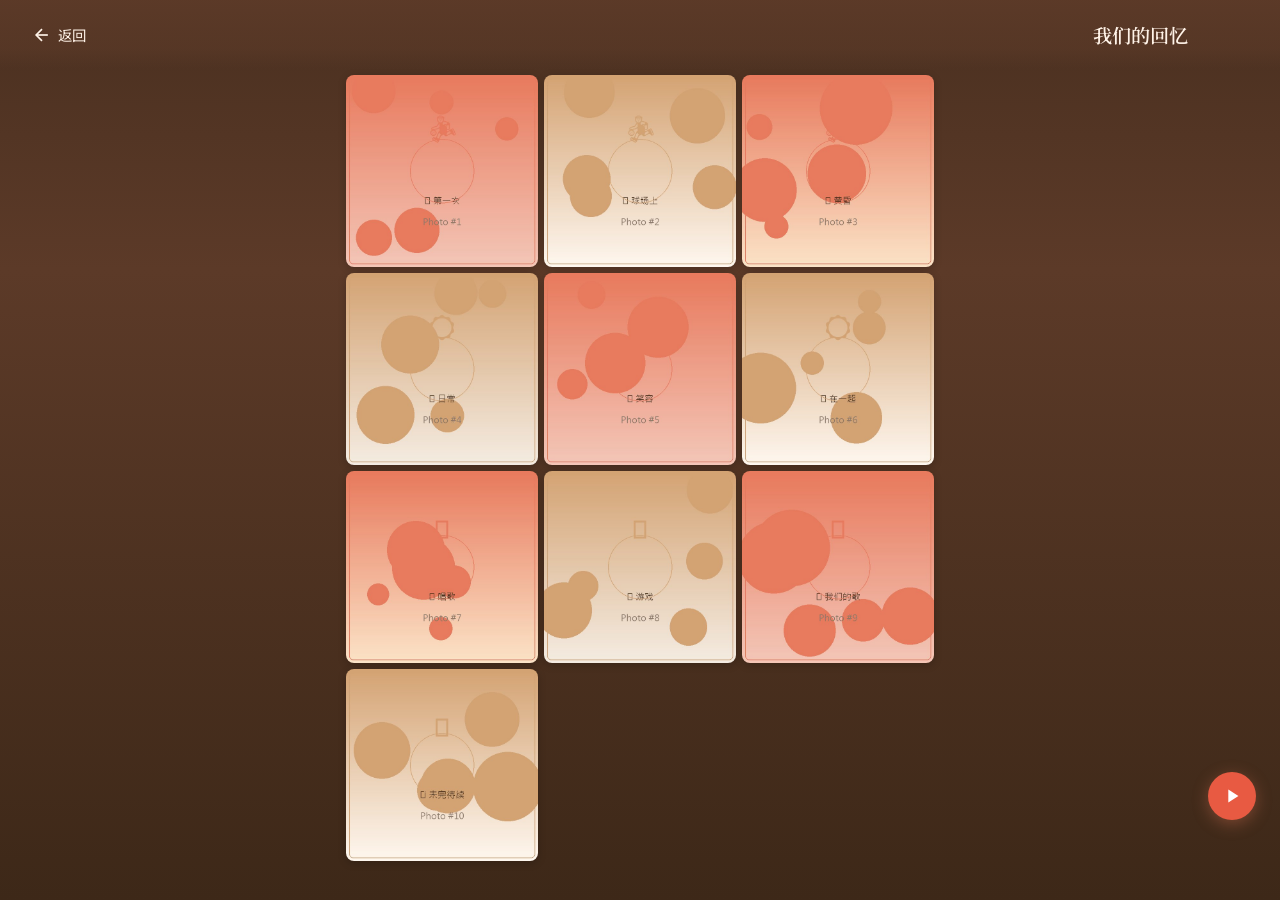
==== commit af75e0a9: "添加相册音乐播放器：手写的从前" ====
--- a/gallery.html
+++ b/gallery.html
@@ -59,5 +59,13 @@
   </div>
 
   <script src="assets/js/gallery.js"></script>
+  <script src="assets/js/gallery-music.js"></script>
+
+  <div class="music-player" style="bottom: 80px;">
+    <span class="music-label" id="gallery-music-label">手写的从前 — 周杰伦</span>
+    <button class="music-btn" id="gallery-music-btn" aria-label="音乐控制">
+      <svg class="icon" viewBox="0 0 24 24" fill="currentColor"><path d="M8 5v14l11-7z"/></svg>
+    </button>
+  </div>
 </body>
 </html>
